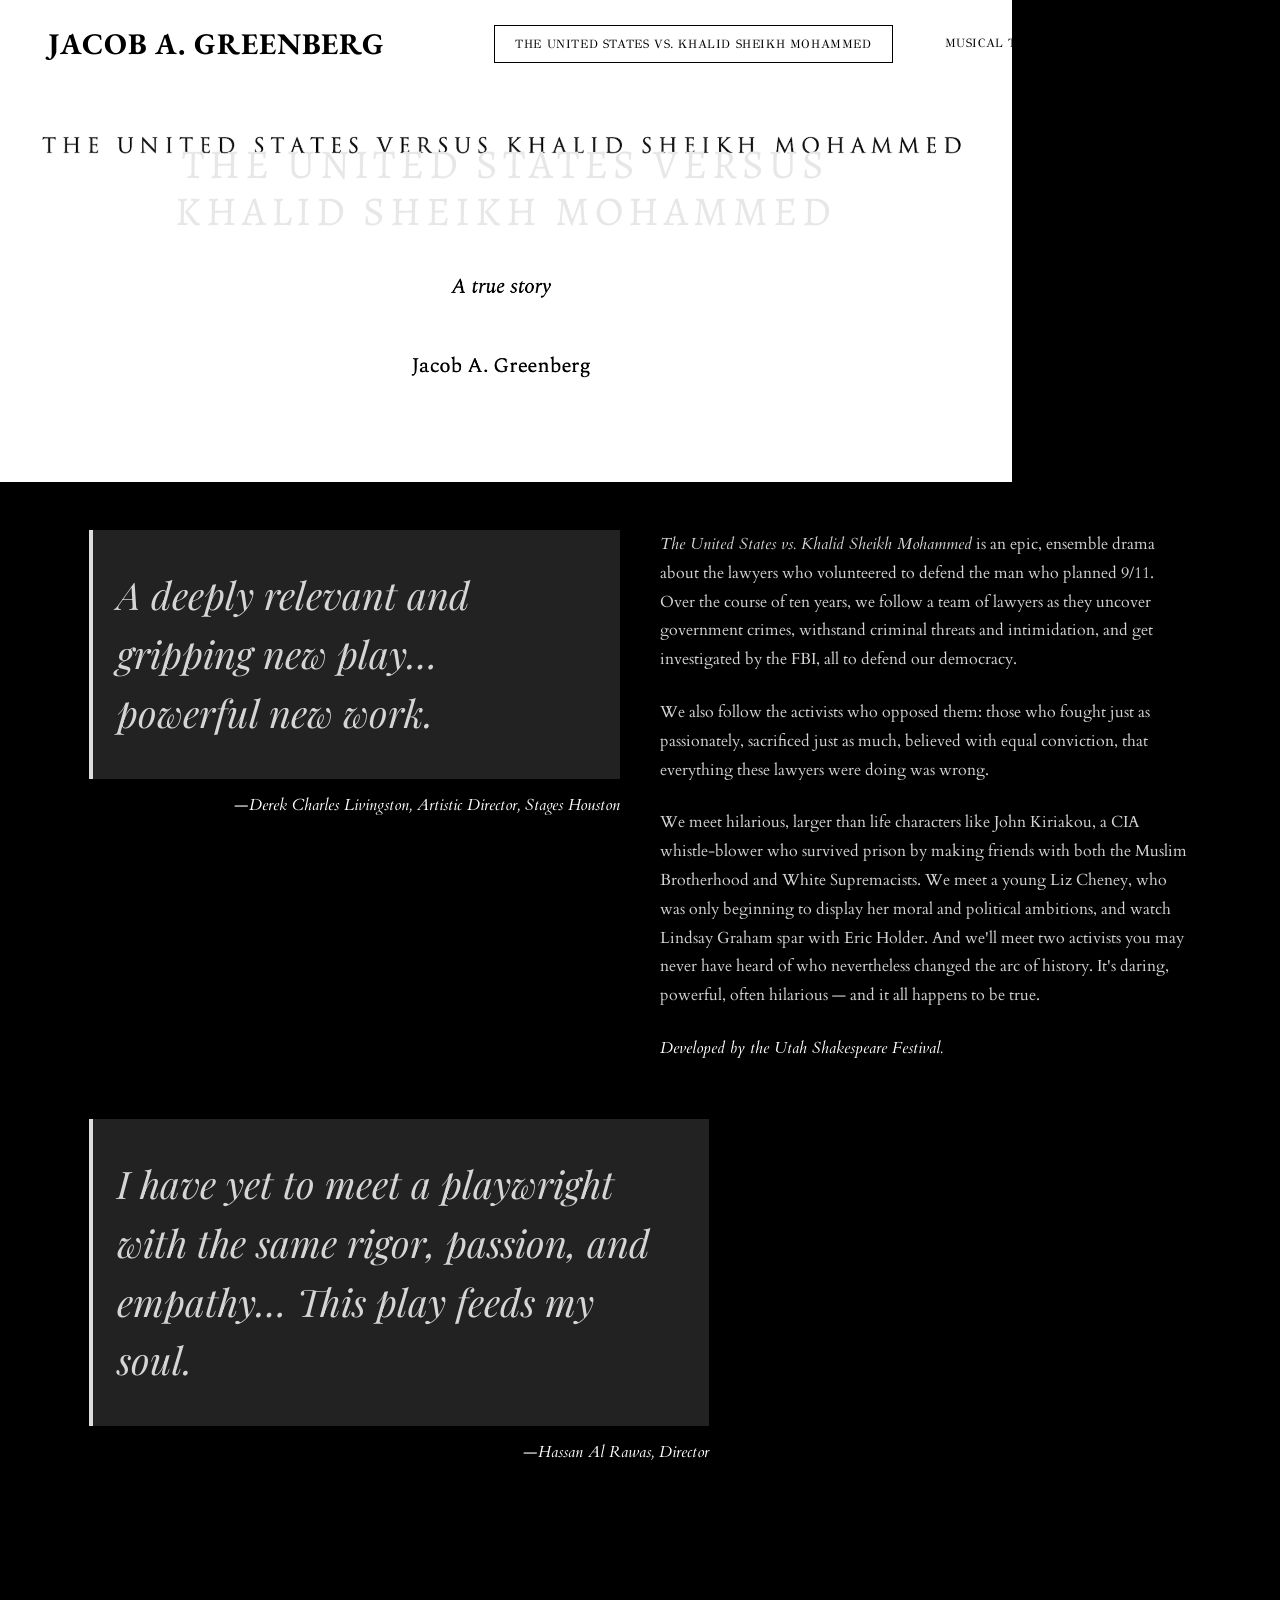
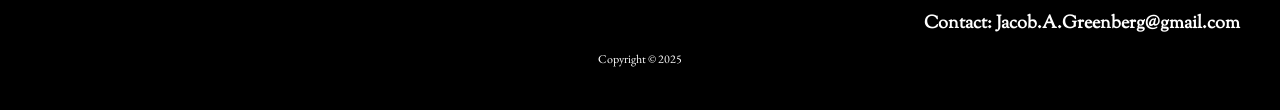
==== docs/the-united-states-vs-khalid-sheikh-mohammed.html @ 6448a820 "Rename public/ to docs/ for GitHub Pages" ====
<!DOCTYPE html>
<html lang="en">
<head>
<meta charset="UTF-8">
<meta name="viewport" content="width=device-width, initial-scale=1.0">
<title>The United States vs. Khalid Sheikh Mohammed - JACOB A. GREENBERG</title>
<link rel="stylesheet" href="styles.css">
</head>
<body>
<header class="site-header">
  <a href="index.html" class="site-name">JACOB A. GREENBERG</a>
  <ul class="site-nav">
    <li><a href="the-united-states-vs-khalid-sheikh-mohammed.html" class="active">The United States vs. Khalid Sheikh Mohammed</a></li>
    <li><a href="musical-theater.html">Musical Theater</a></li>
    <li><a href="classical.html">Classical</a></li>
  </ul>
  <button class="nav-toggle" aria-label="Menu">&#9776;</button>
</header>

<section class="play-hero" data-hero>
  <h1>The United States versus Khalid Sheikh Mohammed</h1>
</section>

<main>
  <div class="hero-quote-row">
    <div class="quote-col">
      <blockquote>
        A deeply relevant and gripping new play&hellip; powerful new work.
      </blockquote>
      <p class="attribution">&mdash;Derek Charles Livingston, Artistic Director, Stages Houston</p>
    </div>
    <div class="text-col">
      <p>
        <em>The United States vs. Khalid Sheikh Mohammed</em> is an epic, ensemble drama about the
        lawyers who volunteered to defend the man who planned 9/11. Over the course of ten years, we
        follow a team of lawyers as they uncover government crimes, withstand criminal threats and
        intimidation, and get investigated by the FBI, all to defend our democracy.
      </p>

      <p>
        We also follow the activists who opposed them: those who fought just as passionately,
        sacrificed just as much, believed with equal conviction, that everything these lawyers were
        doing was wrong.
      </p>

      <p>
        We meet hilarious, larger than life characters like John Kiriakou, a CIA whistle-blower who
        survived prison by making friends with both the Muslim Brotherhood and White Supremacists. We
        meet a young Liz Cheney, who was only beginning to display her moral and political ambitions,
        and watch Lindsay Graham spar with Eric Holder. And we'll meet two activists you may never have
        heard of who nevertheless changed the arc of history. It's daring, powerful, often hilarious
        &mdash; and it all happens to be true.
      </p>

      <p class="credit">Developed by the Utah Shakespeare Festival.</p>
    </div>
  </div>

  <blockquote>
    I have yet to meet a playwright with the same rigor, passion, and empathy&hellip; This play
    feeds my soul.
  </blockquote>
  <p class="attribution">&mdash;Hassan Al Rawas, Director</p>
</main>

<footer>
  <p class="contact-line">Contact: <a href="mailto:Jacob.A.Greenberg@gmail.com">Jacob.A.Greenberg@gmail.com</a></p>
  <p class="copyright">Copyright &copy; 2025</p>
</footer>
<script src="script.js"></script>
</body>
</html>
---- docs/styles.css ----
@import url('https://fonts.googleapis.com/css2?family=EB+Garamond:wght@400;700&family=GFS+Didot&family=Montserrat:wght@400;700&family=Cardo:ital,wght@0,400;0,700;1,400&family=Alegreya+SC:wght@400&family=Sorts+Mill+Goudy&family=Playfair+Display:ital@1&display=swap');

* {
  box-sizing: border-box;
  margin: 0;
  padding: 0;
}

html, body {
  background: #000;
  color: #fff;
  font-family: 'Cardo', serif;
  min-height: 100%;
}

a {
  color: inherit;
  text-decoration: none;
}

img {
  max-width: 100%;
  display: block;
}

.site-header {
  position: fixed;
  top: 0;
  left: 0;
  right: 0;
  z-index: 20;
  display: flex;
  justify-content: space-between;
  align-items: center;
  flex-wrap: wrap;
  gap: 1rem;
  padding: 1.5rem 3rem;
  color: #000;
  transition: color 0.3s ease;
}

.site-header.revealed {
  color: #fff;
  background: #000;
}

/* Pages whose hero is a dark photo need visible (white) header text before reveal, unlike the default black-on-black home hero */
.site-header--light:not(.revealed) {
  color: #fff;
}

.site-name {
  font-family: 'EB Garamond', serif;
  font-weight: 700;
  font-size: 1.875rem;
  letter-spacing: 0.9px;
  color: inherit;
}

.site-nav {
  display: flex;
  gap: 2rem;
  list-style: none;
  flex-wrap: wrap;
}

.site-nav a {
  display: block;
  font-family: 'GFS Didot', serif;
  font-size: 0.75rem;
  line-height: 12px;
  letter-spacing: 0.05em;
  text-transform: uppercase;
  color: inherit;
  padding: 12px 20px;
  transition: color 0.2s;
}

.site-nav a:hover {
  color: #ccc;
}

.site-nav a.active {
  border: 1px solid currentColor;
}

.nav-toggle {
  display: none;
  background: none;
  border: none;
  color: inherit;
  font-size: 1.5rem;
  line-height: 1;
  cursor: pointer;
  padding: 0.25rem;
}

footer {
  text-align: center;
  padding: 3rem 1.5rem 2.5rem;
}

footer .contact-line {
  font-family: 'Sorts Mill Goudy', serif;
  font-weight: 700;
  font-size: 1.125rem;
  color: #fff;
  text-align: right;
  max-width: 1200px;
  margin: 0 auto 0.75rem;
}

footer .contact-line a {
  color: #fff;
}

footer .copyright {
  font-family: 'EB Garamond', serif;
  font-size: 0.75rem;
  line-height: 1.75;
  color: #fff;
}

/* Home page */
.hero-links {
  display: flex;
  justify-content: center;
  align-items: center;
  gap: 3rem;
  flex-wrap: wrap;
  padding: 271.5px 1.5rem 5rem;
  text-align: center;
}

.hero-links a {
  font-family: 'Montserrat', sans-serif;
  font-weight: 700;
  font-size: clamp(1.75rem, 3.2vw, 3rem);
  line-height: 1.2;
  text-transform: uppercase;
  letter-spacing: 0.01em;
  color: #fff;
}

.hero-links a:hover {
  color: #ccc;
}

.bio {
  display: flex;
  gap: 2.5rem;
  max-width: 1200px;
  margin: 0 auto;
  padding: 0 1.5rem 5rem;
  align-items: flex-start;
  flex-wrap: wrap;
}

.bio img {
  width: 250px;
  filter: grayscale(1);
}

.bio p {
  flex: 1;
  min-width: 280px;
  color: #d5d5d5;
  line-height: 1.8;
  font-size: 1rem;
}

.bio p strong {
  color: #d5d5d5;
}

.bio p a {
  text-decoration: underline;
  font-weight: 700;
  color: #d5d5d5;
}

.bio p a:hover {
  color: #fff;
}

/* Page hero (background image banner) — real site right-aligns this title as stacked all-caps lines */
.page-hero {
  background-size: cover;
  background-position: center;
  height: clamp(320px, 52vw, 756px);
  display: flex;
  align-items: flex-end;
  justify-content: flex-end;
  padding: 3rem;
}

.page-hero h1 {
  font-family: 'Alegreya SC', serif;
  font-weight: 400;
  font-size: clamp(2.5rem, 7vw, 6.25rem);
  letter-spacing: 5px;
  text-align: right;
  color: #d5d5d5;
  text-shadow: 0 2px 20px rgba(0,0,0,0.8);
  line-height: 1.15;
}

/* Play page title-card hero (image has the crisp title baked in; this h1 overlays a larger echo of it).
   Real site keeps this section a fixed 482px tall and crops the image with background-size:cover —
   letting height scale with the image's own aspect ratio made ours grow ~200px too tall. */
.play-hero {
  background-image: url('images/khalid-hero.png');
  background-size: cover;
  background-position: center;
  background-color: #f4f3f1;
  aspect-ratio: 1898 / 904;
  max-height: 482px;
  display: flex;
  justify-content: center;
  padding: 11% 5% 0;
}

.play-hero h1 {
  font-family: 'Alegreya SC', serif;
  font-weight: 400;
  font-size: clamp(1.5rem, 3.2vw, 3rem);
  letter-spacing: 5px;
  text-transform: uppercase;
  text-align: center;
  color: #e8e6e6;
  line-height: 1.15;
  max-width: 90%;
}

.scroll-marker {
  height: 7rem;
}

/* Body content: outer container matches the page's 1200px frame, but a single
   paragraph reads at a narrower, more comfortable line length within it */
main {
  max-width: 1150px;
  margin: 0 auto;
  padding: 3rem 1.5rem 4rem;
}

main > p,
main > blockquote,
main > .attribution {
  max-width: 620px;
}

/* Play page: quote sits beside the opening paragraphs in two columns, not stacked */
.hero-quote-row {
  display: flex;
  gap: 2.5rem;
  align-items: flex-start;
  flex-wrap: wrap;
  margin-bottom: 1.5rem;
}

.hero-quote-row > .quote-col,
.hero-quote-row > .text-col {
  flex: 1 1 480px;
}

.hero-quote-row blockquote {
  margin-top: 0;
}

main h2 {
  font-family: 'Alegreya SC', serif;
  font-weight: 400;
  font-size: 2rem;
  letter-spacing: 0.03em;
  margin-bottom: 1.5rem;
  color: #fff;
}

main p {
  color: #d5d5d5;
  line-height: 1.8;
  font-size: 1rem;
  margin-bottom: 1.5rem;
}

main blockquote {
  background: #222;
  border-left: 4px solid #ddd;
  padding: 2.25rem 2.5rem 2.25rem 1.5rem;
  margin: 2rem 0 0.75rem;
  font-family: 'Playfair Display', serif;
  font-style: italic;
  font-size: clamp(1.25rem, 4vw, 2.375rem);
  line-height: 1.55;
  color: #d5d5d5;
}

.attribution {
  font-family: 'Cardo', serif;
  font-style: italic;
  font-size: 1rem;
  color: #fff;
  text-align: right;
  margin-bottom: 2rem;
}

.credit {
  font-style: italic;
  color: #fff;
}

.track {
  margin-bottom: 2rem;
}

.track h3 {
  font-family: 'Montserrat', sans-serif;
  font-size: 1.1rem;
  font-weight: 700;
  margin-bottom: 0.6rem;
  color: #fff;
}

.track audio {
  width: 100%;
}

/* Classical page: real site uses a plain white section here, not the dark theme */
.light-section {
  background: #fff;
}

.classical-main {
  max-width: 1150px;
  margin: 0 auto;
  padding: 9rem 1.5rem 4rem;
}

.classical-main .intro {
  font-family: 'Cardo', serif;
  font-style: italic;
  font-size: 1.125rem;
  color: #626262;
  text-align: center;
  line-height: 1.7;
  margin-bottom: 3rem;
  max-width: 900px;
  margin-left: auto;
  margin-right: auto;
}

.album-grid {
  display: grid;
  grid-template-columns: repeat(2, max-content);
  justify-content: center;
  gap: 2rem 235px;
}

.album img {
  width: auto;
  max-width: 343px;
  height: auto;
}

.album .track {
  margin-top: 1rem;
  margin-bottom: 0;
}

.album .track h3 {
  color: #222;
}

@media (max-width: 700px) {
  .site-header {
    padding: 1.25rem 1.5rem;
  }
  .nav-toggle {
    display: block;
  }
  .site-nav {
    display: none;
    position: absolute;
    top: 100%;
    right: 1.5rem;
    left: 1.5rem;
    width: auto;
    flex-direction: column;
    gap: 0;
    background: #000;
    border: 1px solid #333;
    padding: 0.5rem 0;
  }
  .site-nav.open {
    display: flex;
  }
  .site-nav a {
    color: #fff;
    padding: 0.75rem 1.25rem;
  }
  .site-nav a.active {
    border: none;
    background: #222;
  }
}

@media (max-width: 640px) {
  .hero-links {
    gap: 1.5rem;
    padding: 8rem 1.5rem 3.5rem;
  }
  .hero-links a {
    font-size: 2.2rem;
  }
  .page-hero h1 {
    font-size: 2.8rem;
  }
  .scroll-marker {
    height: 6rem;
  }
  footer .contact-line {
    text-align: center;
  }
  .album-grid {
    grid-template-columns: 1fr;
  }
  .play-hero {
    padding-top: 16%;
  }
}
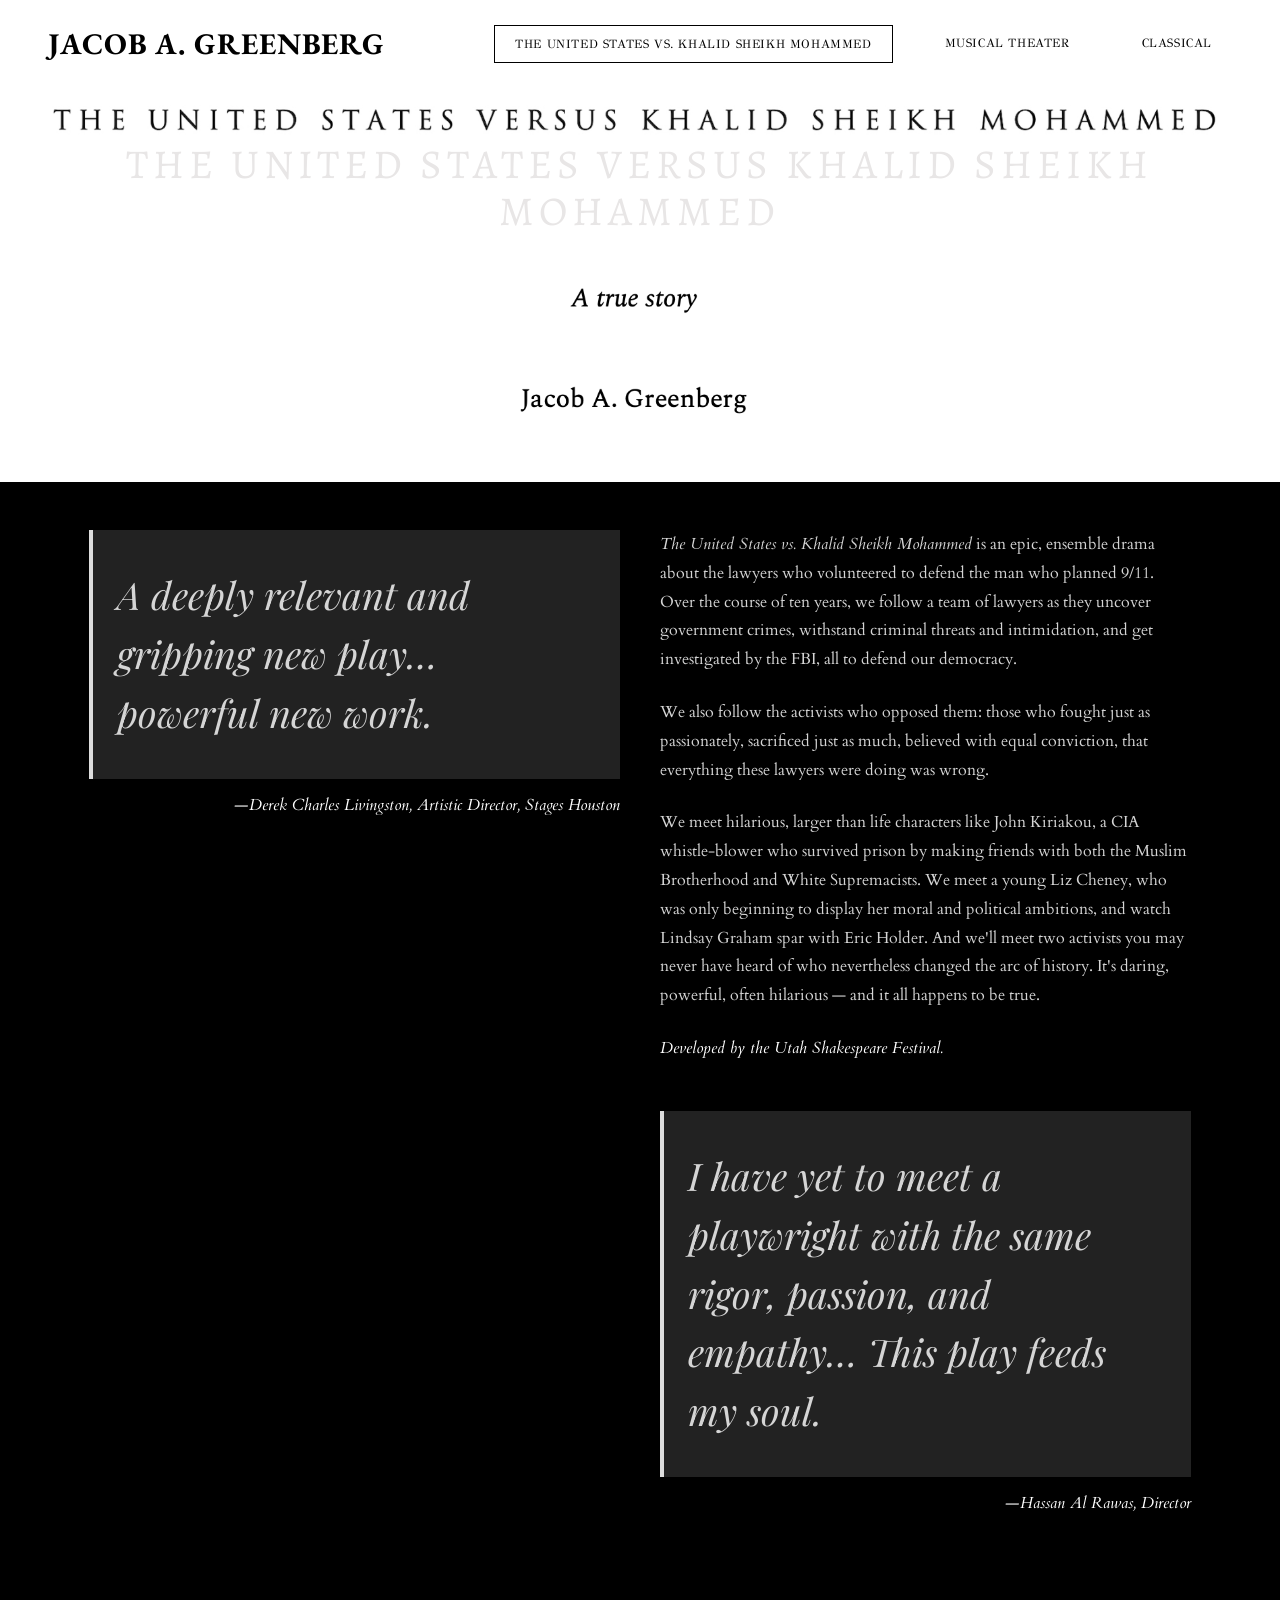
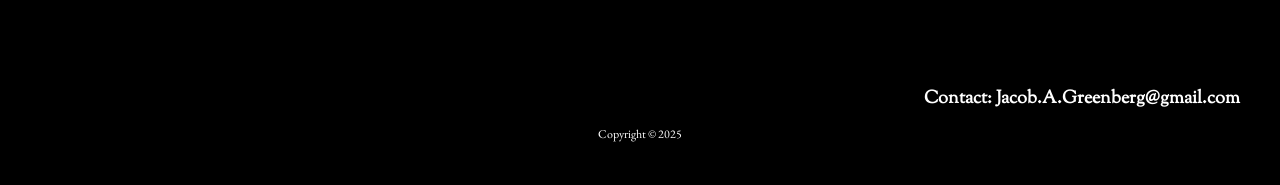
==== commit 0c4bb9c8: "Fix play-hero shrinking width at very wide viewports; add missing YouTube video beside second quote" ====
--- a/docs/the-united-states-vs-khalid-sheikh-mohammed.html
+++ b/docs/the-united-states-vs-khalid-sheikh-mohammed.html
@@ -56,11 +56,18 @@
     </div>
   </div>
 
-  <blockquote>
-    I have yet to meet a playwright with the same rigor, passion, and empathy&hellip; This play
-    feeds my soul.
-  </blockquote>
-  <p class="attribution">&mdash;Hassan Al Rawas, Director</p>
+  <div class="hero-quote-row">
+    <div class="video-col">
+      <iframe src="https://www.youtube.com/embed/KqmJvcjY3Os" title="Pitching Your Show | American Theatre Wing" allowfullscreen></iframe>
+    </div>
+    <div class="quote-col">
+      <blockquote>
+        I have yet to meet a playwright with the same rigor, passion, and empathy&hellip; This play
+        feeds my soul.
+      </blockquote>
+      <p class="attribution">&mdash;Hassan Al Rawas, Director</p>
+    </div>
+  </div>
 </main>
 
 <footer>
--- a/docs/styles.css
+++ b/docs/styles.css
@@ -209,6 +209,7 @@
    Real site keeps this section a fixed 482px tall and crops the image with background-size:cover —
    letting height scale with the image's own aspect ratio made ours grow ~200px too tall. */
 .play-hero {
+  width: 100%;
   background-image: url('images/khalid-hero.png');
   background-size: cover;
   background-position: center;
@@ -260,12 +261,20 @@
 }
 
 .hero-quote-row > .quote-col,
-.hero-quote-row > .text-col {
+.hero-quote-row > .text-col,
+.hero-quote-row > .video-col {
   flex: 1 1 480px;
 }
 
 .hero-quote-row blockquote {
   margin-top: 0;
+}
+
+.video-col iframe {
+  width: 100%;
+  aspect-ratio: 16 / 9;
+  border: none;
+  display: block;
 }
 
 main h2 {
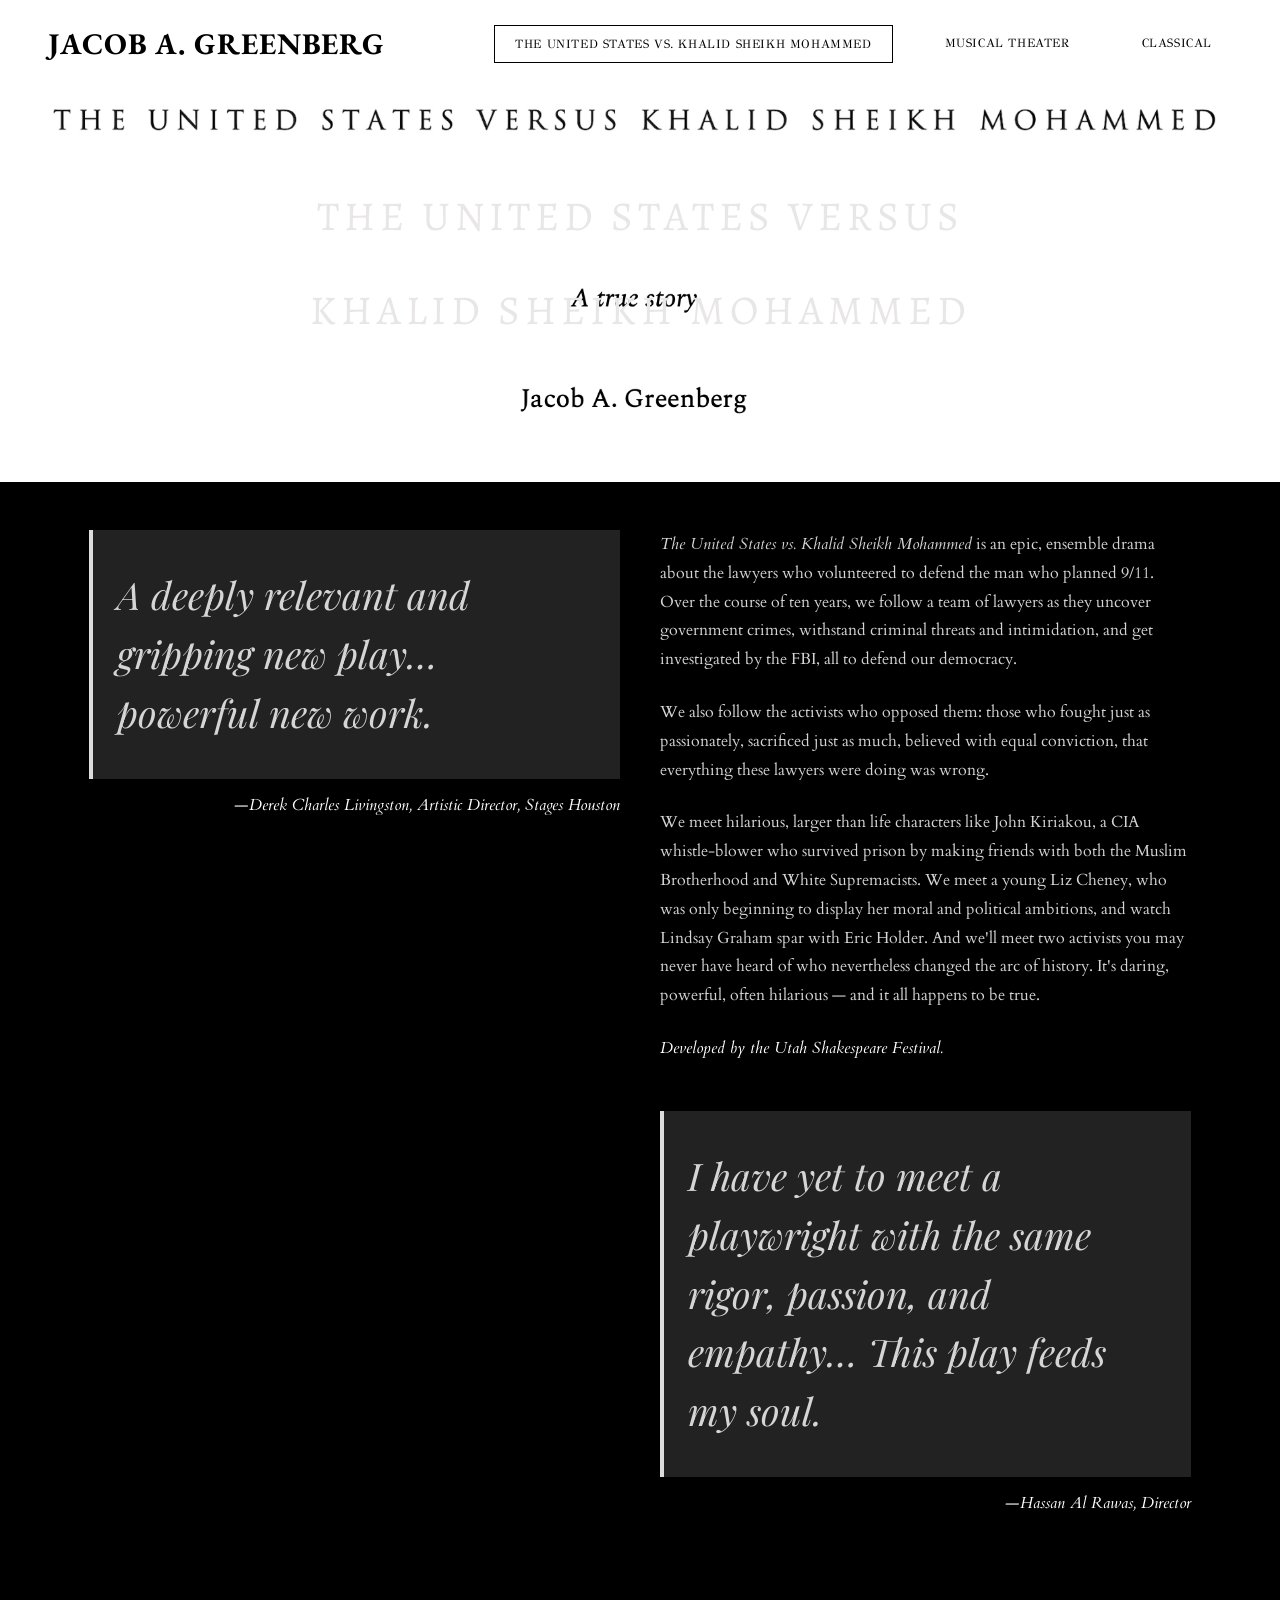
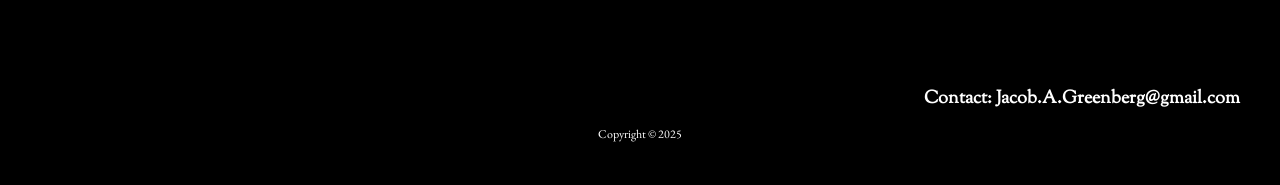
==== commit dac7ce10: "Add explicit line break in play-hero title; fix wordmark weight by matching real site's font-loading" ====
--- a/docs/the-united-states-vs-khalid-sheikh-mohammed.html
+++ b/docs/the-united-states-vs-khalid-sheikh-mohammed.html
@@ -18,7 +18,7 @@
 </header>
 
 <section class="play-hero" data-hero>
-  <h1>The United States versus Khalid Sheikh Mohammed</h1>
+  <h1>The United States versus<br><br>Khalid Sheikh Mohammed</h1>
 </section>
 
 <main>
--- a/docs/styles.css
+++ b/docs/styles.css
@@ -1,4 +1,4 @@
-@import url('https://fonts.googleapis.com/css2?family=EB+Garamond:wght@400;700&family=GFS+Didot&family=Montserrat:wght@400;700&family=Cardo:ital,wght@0,400;0,700;1,400&family=Alegreya+SC:wght@400&family=Sorts+Mill+Goudy&family=Playfair+Display:ital@1&display=swap');
+@import url('https://fonts.googleapis.com/css2?family=EB+Garamond:wght@400&family=GFS+Didot&family=Montserrat:wght@400;700&family=Cardo:ital,wght@0,400;0,700;1,400&family=Alegreya+SC:wght@400&family=Sorts+Mill+Goudy&family=Playfair+Display:ital@1&display=swap');
 
 * {
   box-sizing: border-box;
@@ -218,7 +218,13 @@
   max-height: 482px;
   display: flex;
   justify-content: center;
-  padding: 11% 5% 0;
+  /* padding-top targets a fixed 192.5px once the section is capped at 482px tall (confirmed
+     identical on the real site at both 1536px and 2016px width — it's a constant, not scaled).
+     Expressed as % of width (how CSS padding-top actually resolves) that's 19% while height
+     still scales with width below the cap, so the title stays correctly placed at every width. */
+  padding-top: clamp(0px, 19%, 192.5px);
+  padding-left: 5%;
+  padding-right: 5%;
 }
 
 .play-hero h1 {
@@ -230,7 +236,7 @@
   text-align: center;
   color: #e8e6e6;
   line-height: 1.15;
-  max-width: 90%;
+  max-width: min(90%, 1120px);
 }
 
 .scroll-marker {
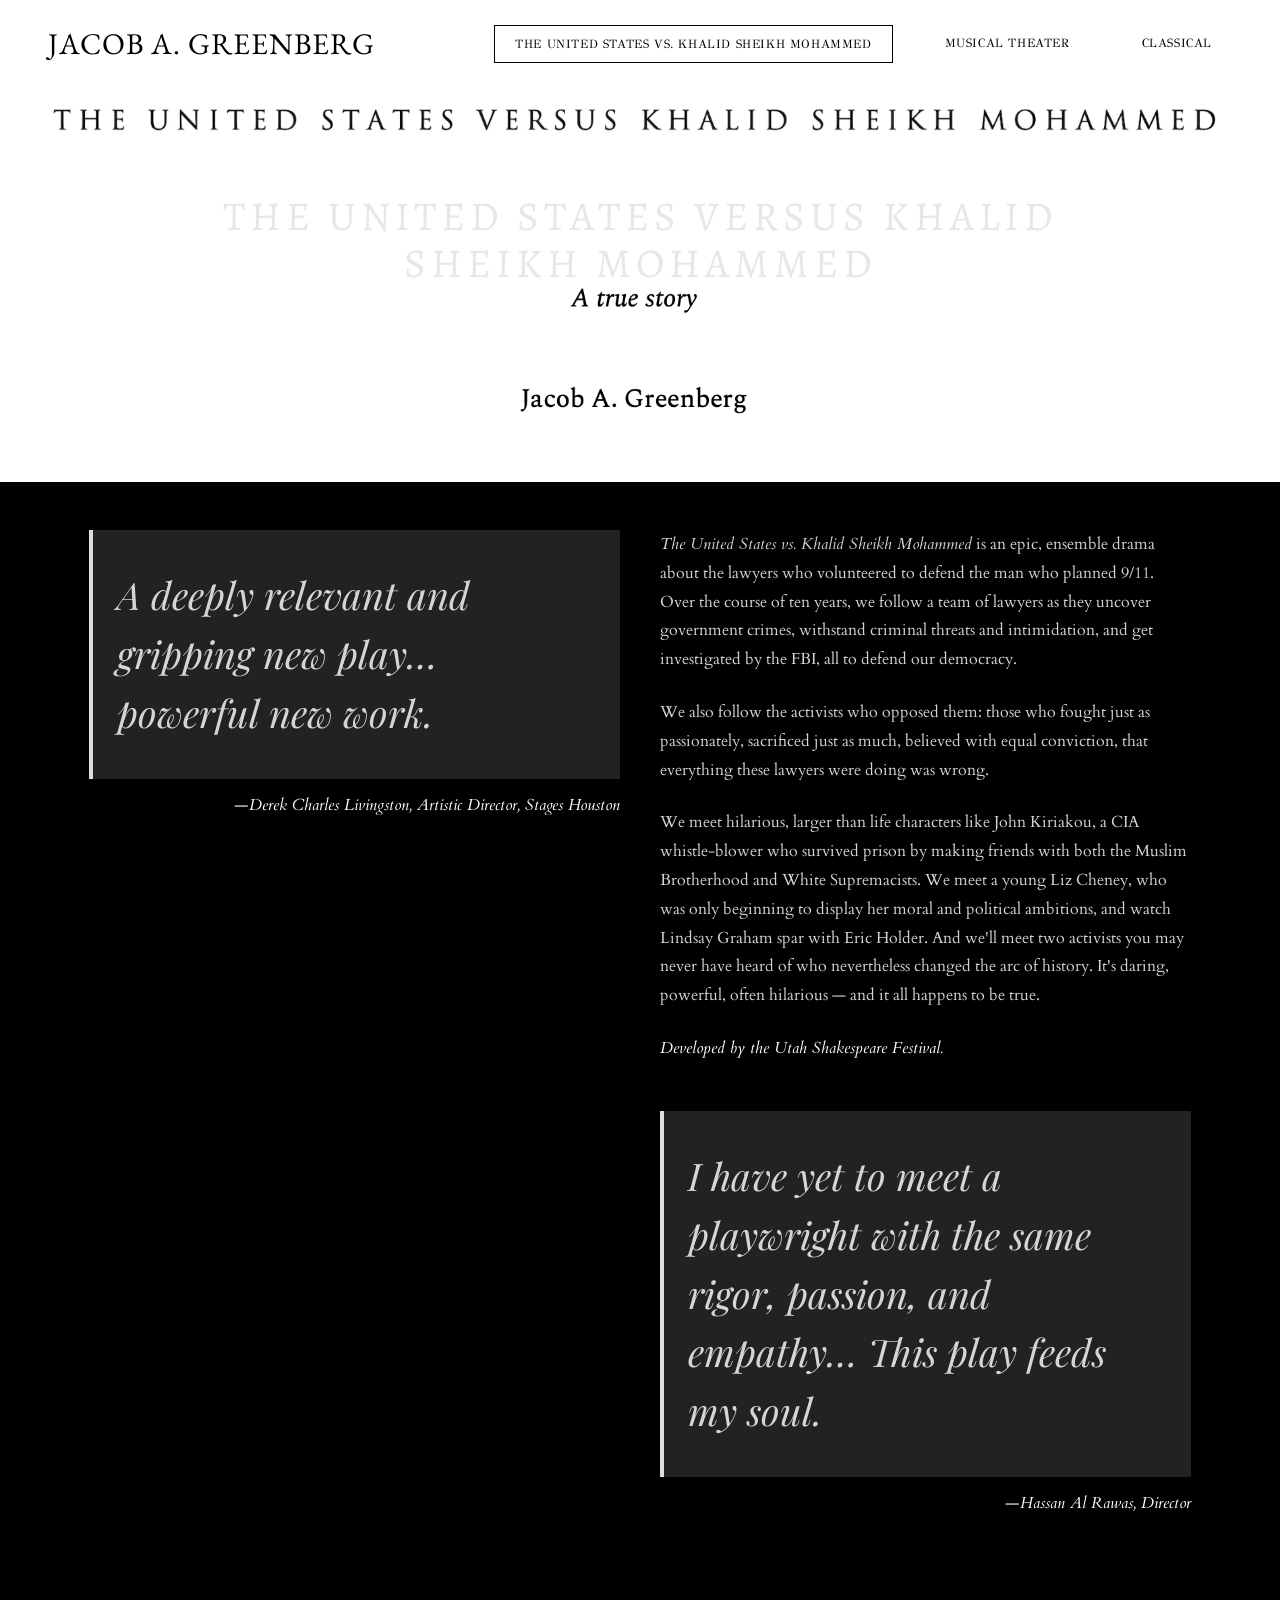
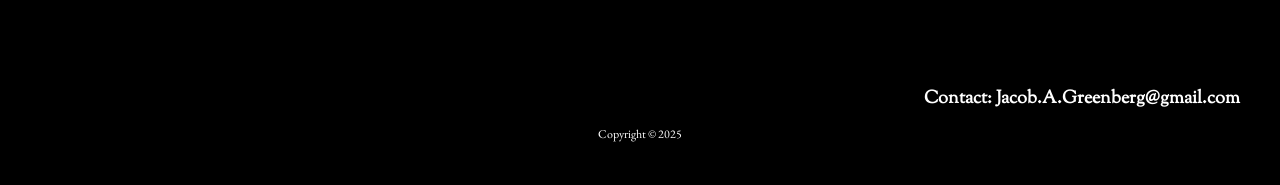
==== commit 3207244c: "Lighten site wordmark to plain regular weight (avoid inconsistent synthetic-bold rendering); move pl" ====
--- a/docs/the-united-states-vs-khalid-sheikh-mohammed.html
+++ b/docs/the-united-states-vs-khalid-sheikh-mohammed.html
@@ -18,7 +18,7 @@
 </header>
 
 <section class="play-hero" data-hero>
-  <h1>The United States versus<br><br>Khalid Sheikh Mohammed</h1>
+  <h1>The United States versus Khalid<br>Sheikh Mohammed</h1>
 </section>
 
 <main>
--- a/docs/styles.css
+++ b/docs/styles.css
@@ -51,7 +51,11 @@
 
 .site-name {
   font-family: 'EB Garamond', serif;
-  font-weight: 700;
+  /* CSS says 700, but the real site never actually loads a bold face — only regular (400) —
+     so it renders via each browser's own (mild) synthetic-bold fake-out. Relying on synthesis
+     is inconsistent across browsers/OSes; requesting 400 directly guarantees the lighter,
+     non-synthetic look the reference matches. */
+  font-weight: 400;
   font-size: 1.875rem;
   letter-spacing: 0.9px;
   color: inherit;
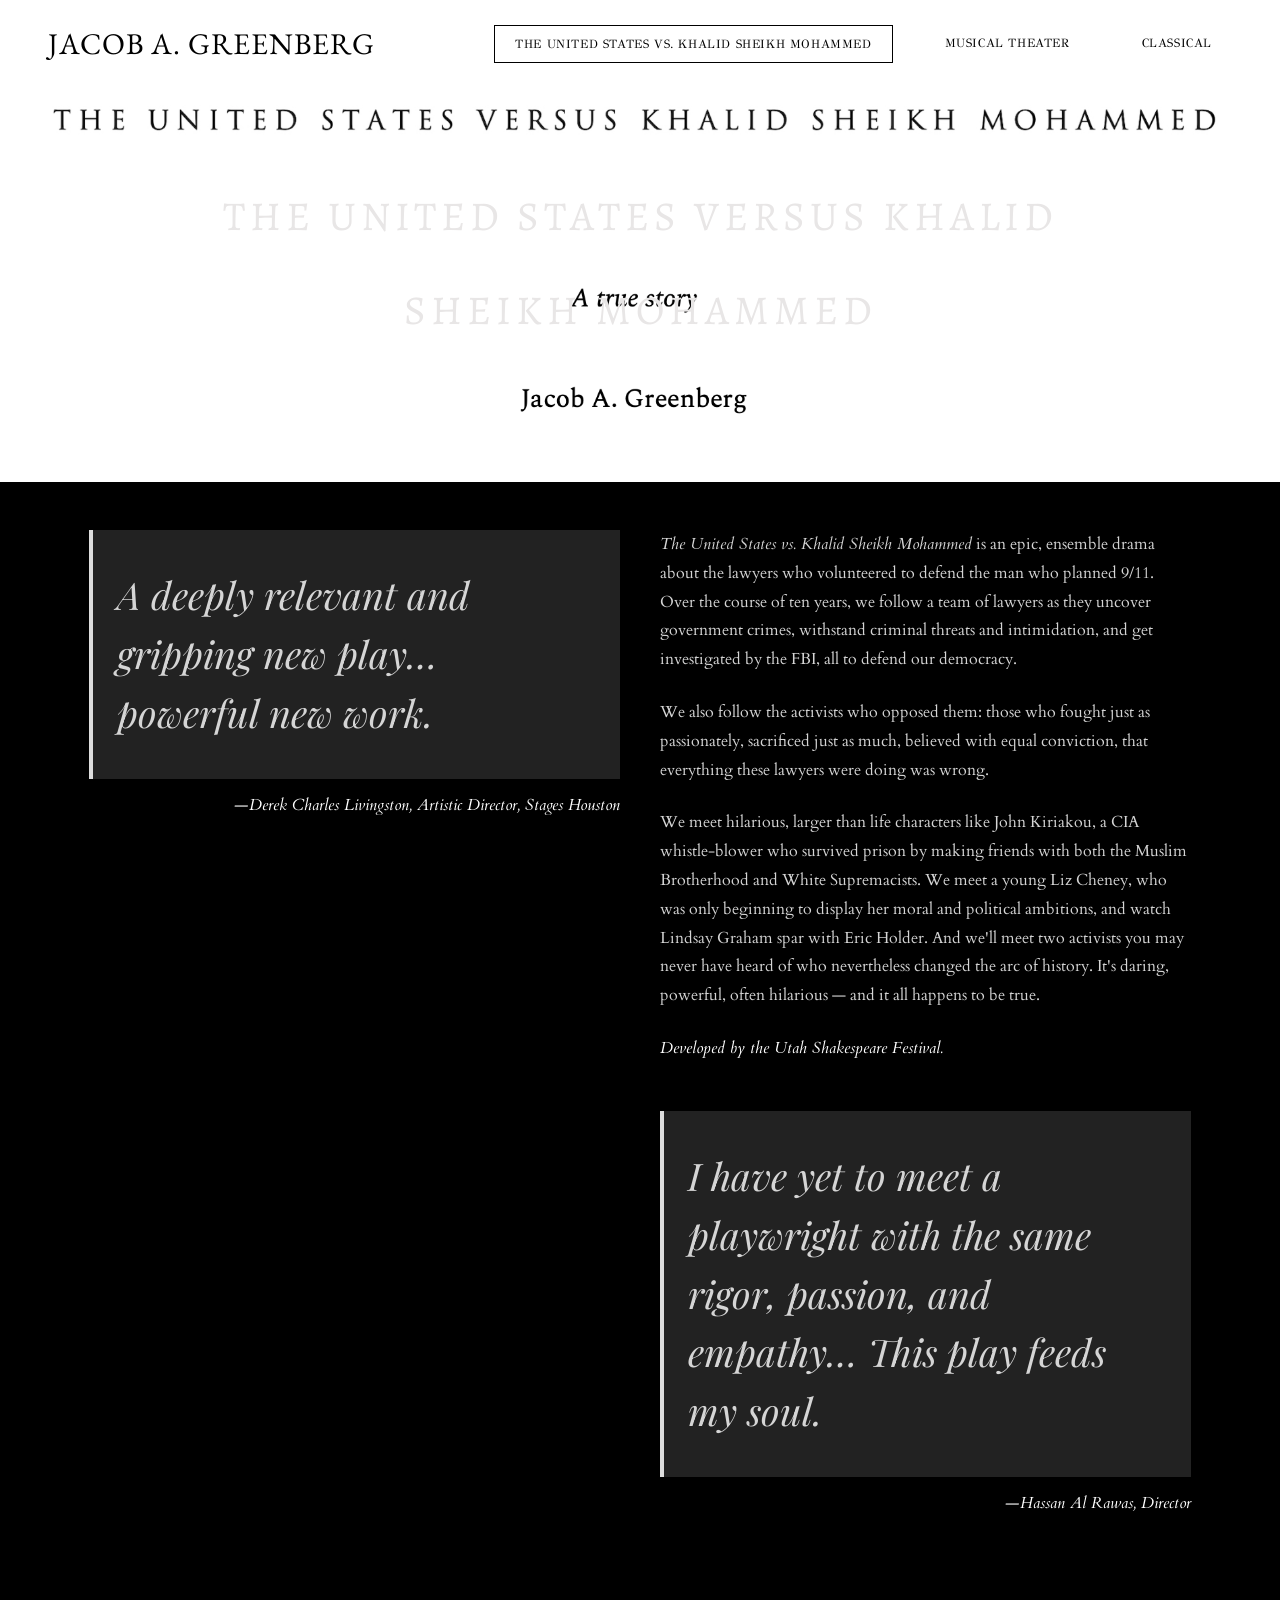
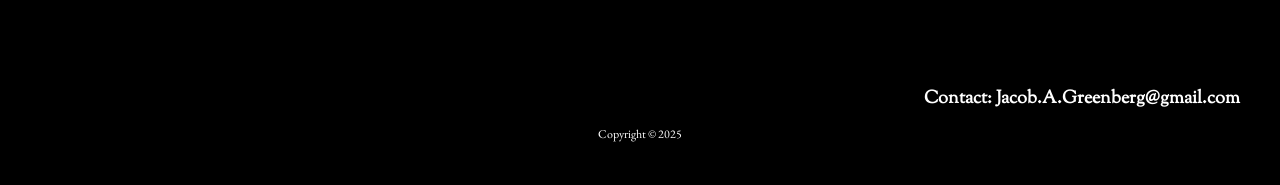
==== commit 7b8b7490: "Restore double line-break in play-hero title (real site has a genuine blank line between wrapped lin" ====
--- a/docs/the-united-states-vs-khalid-sheikh-mohammed.html
+++ b/docs/the-united-states-vs-khalid-sheikh-mohammed.html
@@ -18,7 +18,7 @@
 </header>
 
 <section class="play-hero" data-hero>
-  <h1>The United States versus Khalid<br>Sheikh Mohammed</h1>
+  <h1>The United States versus Khalid<br><br>Sheikh Mohammed</h1>
 </section>
 
 <main>
